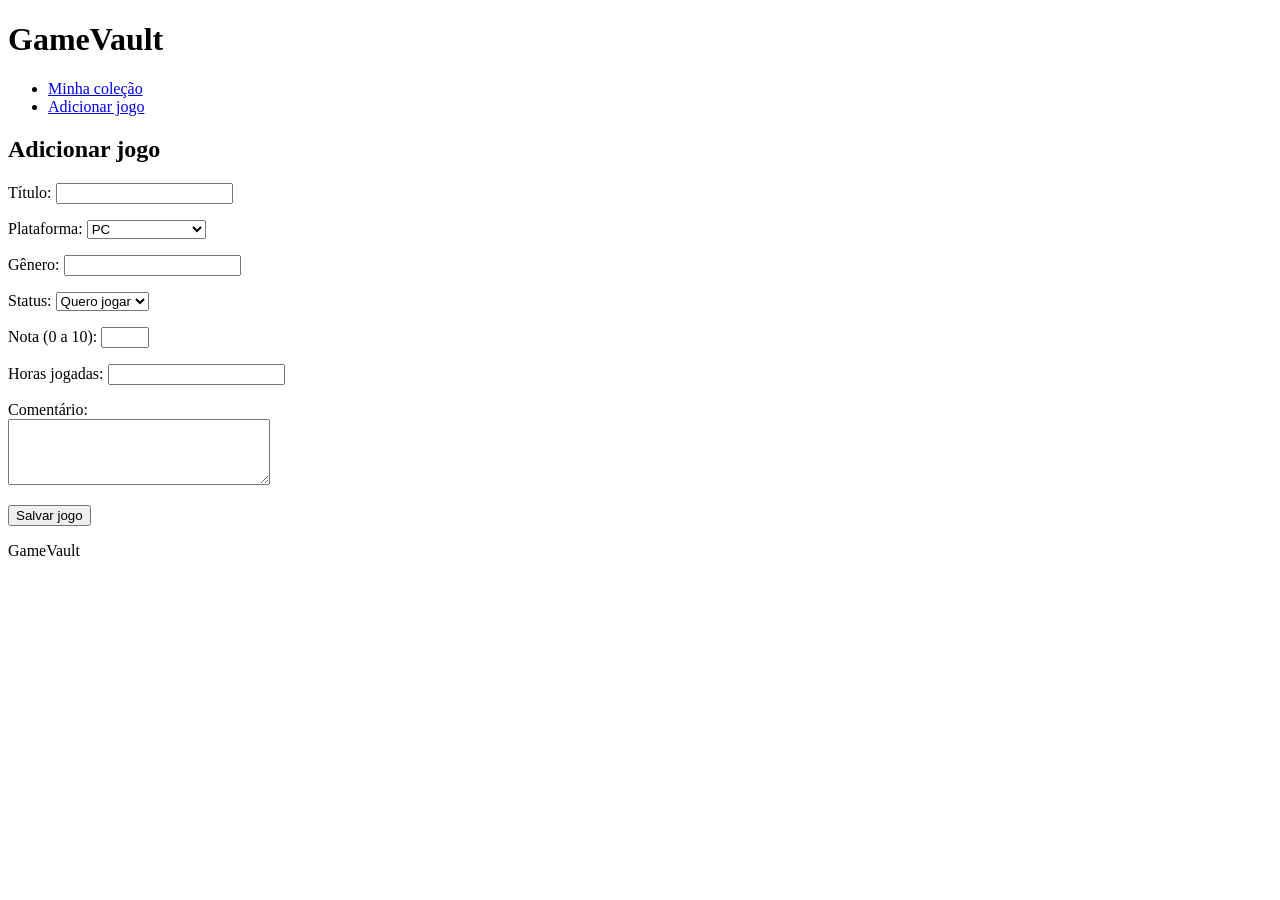
==== pages/cadastro.html @ 62bfe115 "feat: adiciona página de cadastro e edição" ====
<!DOCTYPE html>
<html lang="pt-BR">
<head>
  <meta charset="UTF-8">
  <title>GameVault - Adicionar jogo</title>
</head>
<body>

  <header>
    <h1>GameVault</h1>
    <ul>
      <li><a href="../index.html">Minha coleção</a></li>
      <li><a href="cadastro.html">Adicionar jogo</a></li>
    </ul>
  </header>

  <main>
    <section>
      <h2>Adicionar jogo</h2>
      <form>
        <p>
          <label for="titulo">Título:</label>
          <input type="text" id="titulo" required>
        </p>
        <p>
          <label for="plataforma">Plataforma:</label>
          <select id="plataforma">
            <option>PC</option>
            <option>PlayStation</option>
            <option>Xbox</option>
            <option>Nintendo Switch</option>
          </select>
        </p>
        <p>
          <label for="genero">Gênero:</label>
          <input type="text" id="genero">
        </p>
        <p>
          <label for="status">Status:</label>
          <select id="status">
            <option>Quero jogar</option>
            <option>Jogando</option>
            <option>Zerado</option>
          </select>
        </p>
        <p>
          <label for="nota">Nota (0 a 10):</label>
          <input type="number" id="nota" min="0" max="10">
        </p>
        <p>
          <label for="horas">Horas jogadas:</label>
          <input type="number" id="horas" min="0">
        </p>
        <p>
          <label for="comentario">Comentário:</label><br>
          <textarea id="comentario" rows="4" cols="30"></textarea>
        </p>
        <button type="submit">Salvar jogo</button>
      </form>
    </section>
  </main>

  <footer>
    <p>GameVault</p>
  </footer>

</body>
</html>
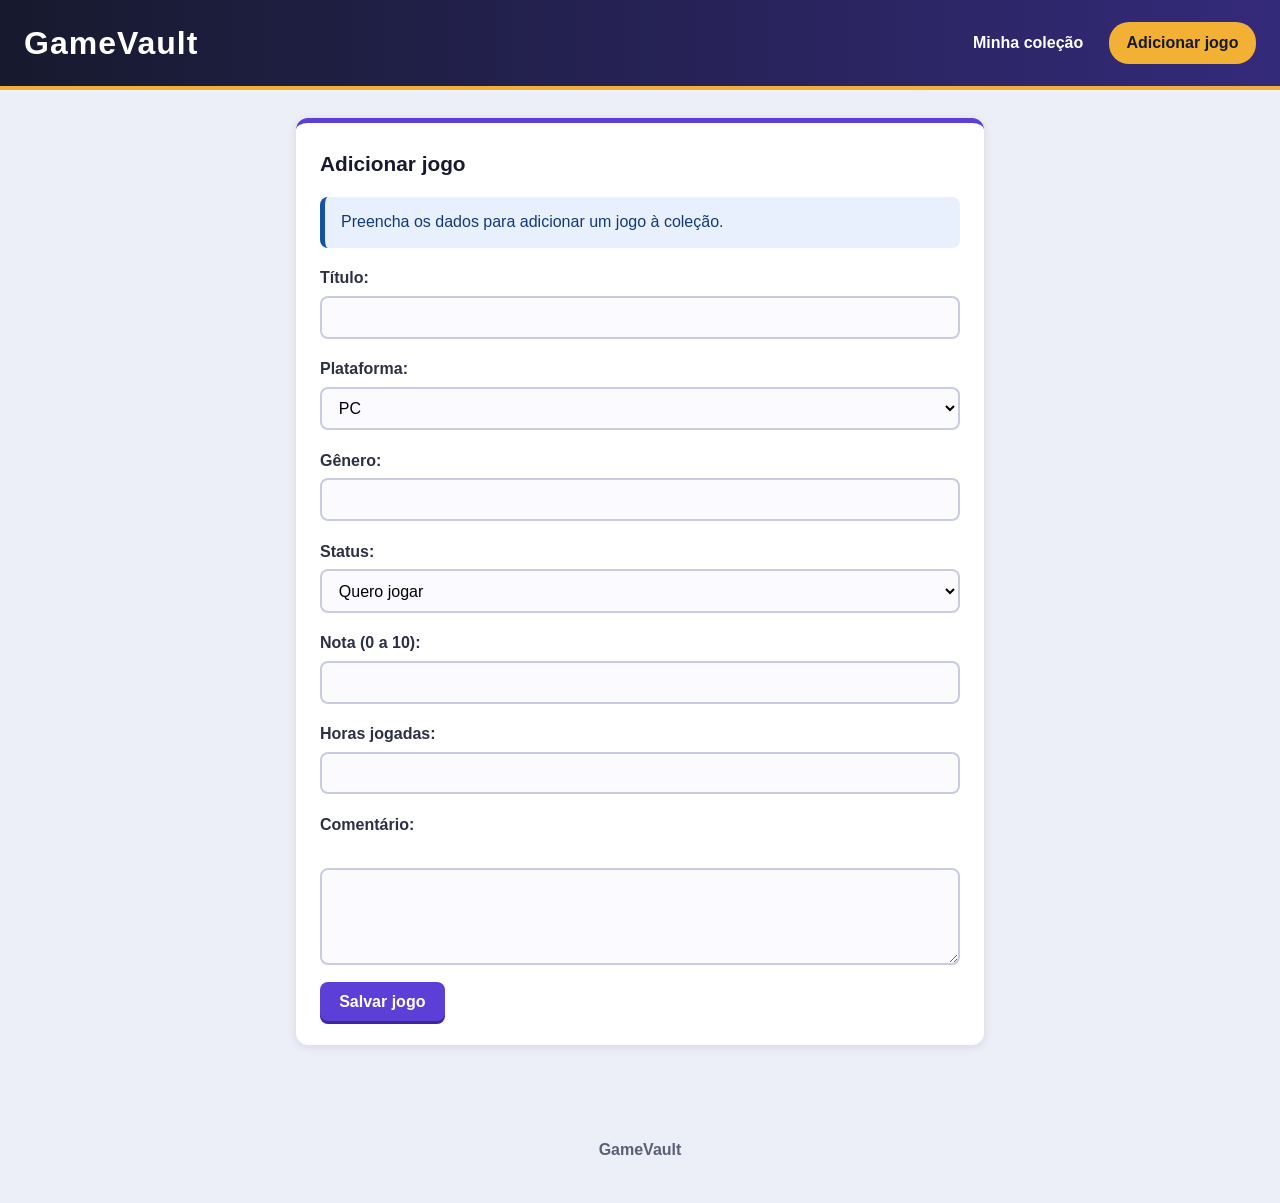
==== commit 98bd80cb: "style: organiza listagem com grid e filtros com flexbox" ====
--- a/pages/cadastro.html
+++ b/pages/cadastro.html
@@ -2,6 +2,8 @@
 <html lang="pt-BR">
 <head>
   <meta charset="UTF-8">
+  <meta name="viewport" content="width=device-width, initial-scale=1.0">
+  <link rel="stylesheet" href="../assets/css/style.css">
   <title>GameVault - Adicionar jogo</title>
 </head>
 <body>
@@ -10,13 +12,14 @@
     <h1>GameVault</h1>
     <ul>
       <li><a href="../index.html">Minha coleção</a></li>
-      <li><a href="cadastro.html">Adicionar jogo</a></li>
+      <li><a href="cadastro.html" class="atual">Adicionar jogo</a></li>
     </ul>
   </header>
 
   <main>
     <section>
       <h2>Adicionar jogo</h2>
+      <p class="mensagem info">Preencha os dados para adicionar um jogo à coleção.</p>
       <form>
         <p>
           <label for="titulo">Título:</label>
--- a/assets/css/style.css
+++ b/assets/css/style.css
@@ -0,0 +1,473 @@
+/* GameVault - Etapa 2: CSS, layout e responsividade */
+
+/* ---------- Base ---------- */
+* {
+  box-sizing: border-box;
+}
+
+body {
+  margin: 0;
+  font-family: "Segoe UI", Tahoma, Arial, sans-serif;
+  font-size: 1rem;
+  line-height: 1.6;
+  color: #1c1f2e;
+  background-color: #eceef8;
+}
+
+h1, h2, h3 {
+  margin-top: 0;
+  margin-bottom: 0.75rem;
+  color: #171a2e;
+}
+
+h1 {
+  font-size: 2rem;
+  letter-spacing: 1px;
+}
+
+h2 {
+  font-size: 1.3rem;
+}
+
+a {
+  color: #5b3fd6;
+}
+
+a:hover {
+  color: #3d2799;
+}
+
+/* indicação de foco para quem usa o teclado */
+a:focus, button:focus, input:focus, select:focus, textarea:focus {
+  outline: 3px solid #f2b134;
+  outline-offset: 2px;
+}
+
+/* ---------- Cabeçalho e menu (Flexbox) ---------- */
+header {
+  display: flex;
+  justify-content: space-between;
+  align-items: center;
+  flex-wrap: wrap;
+  gap: 0.75rem;
+  padding: 1.1rem 1.5rem;
+  background: linear-gradient(90deg, #171a2e, #342a7a);
+  border-bottom: 4px solid #f2b134;
+}
+
+header h1 {
+  margin: 0;
+  color: white;
+}
+
+header ul {
+  display: flex;
+  gap: 0.5rem;
+  margin: 0;
+  padding: 0;
+  list-style: none;
+}
+
+header a {
+  display: block;
+  padding: 0.5rem 1.1rem;
+  color: white;
+  font-weight: bold;
+  text-decoration: none;
+  border-radius: 20px;
+}
+
+header a:hover {
+  background-color: rgba(255, 255, 255, 0.2);
+  color: white;
+}
+
+header a.atual {
+  background-color: #f2b134;
+  color: #171a2e;
+}
+
+/* ---------- Área principal ---------- */
+main {
+  max-width: 720px;
+  margin: 0 auto;
+  padding: 1.75rem 1rem;
+}
+
+section, aside {
+  margin-bottom: 1.5rem;
+  padding: 1.5rem;
+  background-color: white;
+  border-radius: 12px;
+  box-shadow: 0 2px 10px rgba(23, 26, 46, 0.1);
+}
+
+section {
+  border-top: 5px solid #5b3fd6;
+}
+
+aside {
+  border-top: 5px solid #f2b134;
+}
+
+/* ---------- Página inicial (Grid com 2 colunas) ---------- */
+main.layout-colecao {
+  display: grid;
+  grid-template-columns: 1fr 260px;
+  column-gap: 1.5rem;
+  max-width: 1100px;
+}
+
+/* permite que a lista encolha em telas pequenas, sem criar rolagem na página */
+.filtros, .lista {
+  min-width: 0;
+}
+
+.resumo {
+  grid-column: 2;
+  grid-row: 1 / 3;
+  align-self: start;
+}
+
+.resumo ul {
+  margin: 0;
+  padding-left: 1.2rem;
+}
+
+.resumo li {
+  margin-bottom: 0.4rem;
+}
+
+/* ---------- Formulários ---------- */
+form p {
+  display: flex;
+  flex-direction: column;
+  margin-top: 0;
+  margin-bottom: 1.1rem;
+}
+
+label {
+  margin-bottom: 0.3rem;
+  font-weight: bold;
+  color: #2c2f45;
+}
+
+input, select, textarea {
+  width: 100%;
+  padding: 0.65rem 0.8rem;
+  font-size: 1rem;
+  font-family: inherit;
+  background-color: #fafaff;
+  border: 2px solid #c9cce0;
+  border-radius: 8px;
+}
+
+input:hover, select:hover, textarea:hover {
+  border-color: #8f7ae8;
+}
+
+input:focus, select:focus, textarea:focus {
+  background-color: white;
+  border-color: #5b3fd6;
+}
+
+/* filtros: campos lado a lado (Flexbox) */
+.filtros form {
+  display: flex;
+  flex-wrap: wrap;
+  align-items: flex-end;
+  gap: 1rem;
+}
+
+.filtros form p {
+  flex: 1 1 150px;
+  margin-bottom: 0;
+}
+
+/* ---------- Botões e links de ação ---------- */
+button {
+  padding: 0.65rem 1.2rem;
+  font-size: 1rem;
+  font-weight: bold;
+  color: white;
+  background-color: #5b3fd6;
+  border: none;
+  border-radius: 8px;
+  box-shadow: 0 3px 0 #3d2799;
+  cursor: pointer;
+}
+
+button:hover {
+  background-color: #6a4ee0;
+}
+
+button:active {
+  box-shadow: 0 1px 0 #3d2799;
+  transform: translateY(2px);
+}
+
+button:disabled {
+  background-color: #9a9ab0;
+  box-shadow: none;
+  cursor: not-allowed;
+}
+
+button.perigo {
+  background-color: #c0392b;
+  box-shadow: 0 3px 0 #8f1d17;
+}
+
+button.perigo:hover {
+  background-color: #d4493b;
+}
+
+button.perigo:active {
+  box-shadow: 0 1px 0 #8f1d17;
+}
+
+/* links e botões de ação: mesmo tamanho, mesma fonte, mesma borda */
+.acoes a, .acoes button {
+  display: inline-block;
+  padding: 0.45rem 0.9rem;
+  font-family: inherit;
+  font-size: 0.95rem;
+  font-weight: bold;
+  line-height: 1.4;
+  white-space: nowrap;
+  text-align: center;
+  text-decoration: none;
+  border: 2px solid;
+  border-radius: 8px;
+  box-shadow: none;
+  cursor: pointer;
+}
+
+.acoes a {
+  color: #5b3fd6;
+  background-color: white;
+  border-color: #5b3fd6;
+}
+
+.acoes a:hover {
+  color: white;
+  background-color: #5b3fd6;
+}
+
+.acoes button.perigo {
+  color: white;
+  background-color: #c0392b;
+  border-color: #c0392b;
+}
+
+.acoes button.perigo:hover {
+  background-color: #8f1d17;
+  border-color: #8f1d17;
+}
+
+.acoes button:active {
+  box-shadow: none;
+  transform: translateY(1px);
+}
+
+/* na tabela: os três botões empilhados, todos com a mesma largura */
+td.acoes {
+  width: 10.5rem;
+}
+
+td.acoes a, td.acoes button {
+  display: block;
+  width: 100%;
+  margin-bottom: 0.4rem;
+}
+
+td.acoes button {
+  margin-bottom: 0;
+}
+
+/* na página de detalhes: lado a lado, com a mesma largura mínima */
+div.acoes {
+  display: flex;
+  flex-wrap: wrap;
+  gap: 0.6rem;
+  align-items: center;
+}
+
+div.acoes a, div.acoes button {
+  min-width: 7.5rem;
+}
+
+/* botão Aplicar dos filtros: fica sozinho na linha de baixo */
+.filtros button {
+  margin-top: 0.25rem;
+}
+
+/* ---------- Mensagens ---------- */
+.mensagem {
+  margin-bottom: 1.1rem;
+  padding: 0.8rem 1rem;
+  border-left: 5px solid;
+  border-radius: 8px;
+}
+
+.mensagem[hidden] {
+  display: none;
+}
+
+.info {
+  background-color: #e8effd;
+  border-color: #1450a3;
+  color: #123a7a;
+}
+
+.vazio {
+  background-color: #fdf0d5;
+  border-color: #b26a00;
+  color: #5c3700;
+}
+
+/* ---------- Tabela ---------- */
+.tabela {
+  overflow-x: auto;
+}
+
+table {
+  width: 100%;
+  min-width: 560px;
+  border-collapse: collapse;
+}
+
+th, td {
+  padding: 0.8rem;
+  text-align: left;
+}
+
+th {
+  color: #3d2799;
+  background-color: #efecff;
+}
+
+th:first-child {
+  border-radius: 8px 0 0 8px;
+}
+
+th:last-child {
+  border-radius: 0 8px 8px 0;
+}
+
+td {
+  border-bottom: 1px solid #e3e5f0;
+}
+
+tr:hover td {
+  background-color: #f7f5ff;
+}
+
+td img {
+  display: block;
+  width: 40px;
+  height: auto;
+  border-radius: 5px;
+  box-shadow: 0 2px 4px rgba(23, 26, 46, 0.3);
+}
+
+.status {
+  display: inline-block;
+  padding: 0.2rem 0.75rem;
+  font-size: 0.85rem;
+  font-weight: bold;
+  border-radius: 20px;
+}
+
+.status-zerado {
+  background-color: #d9f2e2;
+  color: #0f4d2b;
+}
+
+.status-jogando {
+  background-color: #dbe9fc;
+  color: #123a7a;
+}
+
+.status-quero-jogar {
+  background-color: #fdeccb;
+  color: #5c3700;
+}
+
+/* ---------- Detalhes ---------- */
+/* imagem à esquerda e dados à direita (Flexbox); em tela pequena, um embaixo do outro */
+.conteudo {
+  display: flex;
+  flex-wrap: wrap;
+  align-items: flex-start;
+  gap: 1.5rem;
+}
+
+.dados {
+  flex: 1 1 260px;
+}
+
+.detalhe-jogo img {
+  flex-shrink: 0;
+  width: 140px;
+  height: auto;
+  border-radius: 10px;
+  box-shadow: 0 4px 10px rgba(23, 26, 46, 0.3);
+}
+
+.detalhe-jogo ul {
+  margin-top: 0;
+  padding: 0;
+  list-style: none;
+}
+
+.detalhe-jogo li {
+  padding: 0.45rem 0;
+  border-bottom: 1px solid #e3e5f0;
+}
+
+.detalhe-jogo strong {
+  display: inline-block;
+  min-width: 8rem;
+  color: #3d2799;
+}
+
+.detalhe-jogo p strong {
+  min-width: 0;
+}
+
+/* ---------- Rodapé ---------- */
+footer {
+  padding: 1.5rem 1rem;
+  text-align: center;
+  font-weight: bold;
+  color: #5b5f73;
+}
+
+/* ---------- Responsividade (Media Queries) ---------- */
+
+/* telas médias e pequenas: o resumo desce para baixo da lista */
+@media (max-width: 900px) {
+  main.layout-colecao {
+    grid-template-columns: 1fr;
+  }
+
+  .resumo {
+    grid-column: 1;
+    grid-row: auto;
+  }
+}
+
+/* celulares */
+@media (max-width: 600px) {
+  h1 {
+    font-size: 1.5rem;
+  }
+
+  header {
+    padding: 1rem;
+  }
+
+  section, aside {
+    padding: 1rem;
+  }
+}
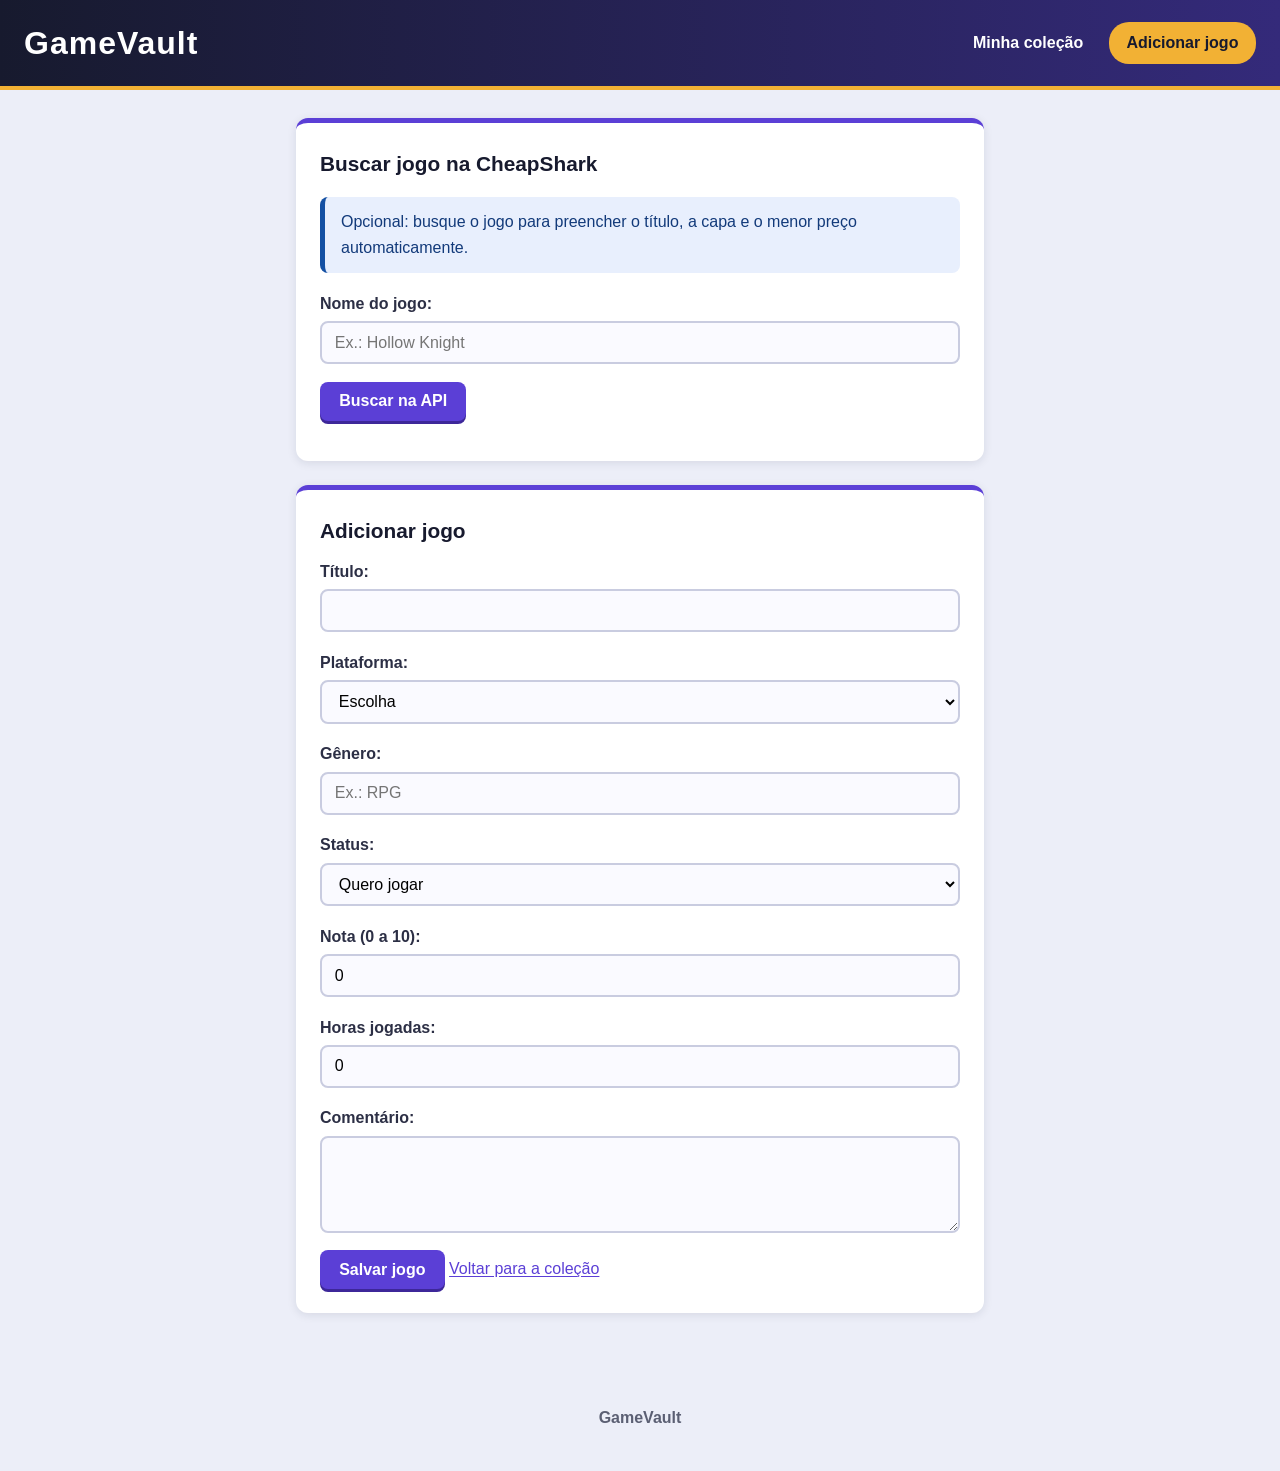
==== commit 62906dd2: "feat: implementa cadastro de itens com validação" ====
--- a/pages/cadastro.html
+++ b/pages/cadastro.html
@@ -18,47 +18,66 @@
 
   <main>
     <section>
+      <h2>Buscar jogo na CheapShark</h2>
+      <p class="mensagem info">Opcional: busque o jogo para preencher o título, a capa e o menor preço automaticamente.</p>
+      <p id="mensagem-api" class="mensagem" hidden></p>
+      <form id="form-api">
+        <p>
+          <label for="busca-api">Nome do jogo:</label>
+          <input type="text" id="busca-api" placeholder="Ex.: Hollow Knight">
+        </p>
+        <button type="submit">Buscar na API</button>
+      </form>
+      <ul id="resultados" class="resultados"></ul>
+    </section>
+
+    <section>
       <h2>Adicionar jogo</h2>
-      <p class="mensagem info">Preencha os dados para adicionar um jogo à coleção.</p>
-      <form>
+      <p id="mensagem" class="mensagem" hidden></p>
+      <form id="form-jogo" novalidate>
         <p>
           <label for="titulo">Título:</label>
           <input type="text" id="titulo" required>
         </p>
         <p>
           <label for="plataforma">Plataforma:</label>
-          <select id="plataforma">
-            <option>PC</option>
-            <option>PlayStation</option>
-            <option>Xbox</option>
-            <option>Nintendo Switch</option>
+          <select id="plataforma" required>
+            <option value="">Escolha</option>
+            <option value="PC">PC</option>
+            <option value="PlayStation">PlayStation</option>
+            <option value="Xbox">Xbox</option>
+            <option value="Nintendo Switch">Nintendo Switch</option>
+            <option value="Mobile">Mobile</option>
           </select>
         </p>
         <p>
           <label for="genero">Gênero:</label>
-          <input type="text" id="genero">
+          <input type="text" id="genero" placeholder="Ex.: RPG" required>
         </p>
         <p>
           <label for="status">Status:</label>
           <select id="status">
-            <option>Quero jogar</option>
-            <option>Jogando</option>
-            <option>Zerado</option>
+            <option value="Quero jogar">Quero jogar</option>
+            <option value="Jogando">Jogando</option>
+            <option value="Zerado">Zerado</option>
           </select>
         </p>
         <p>
           <label for="nota">Nota (0 a 10):</label>
-          <input type="number" id="nota" min="0" max="10">
+          <input type="number" id="nota" min="0" max="10" step="0.5" value="0">
         </p>
         <p>
           <label for="horas">Horas jogadas:</label>
-          <input type="number" id="horas" min="0">
+          <input type="number" id="horas" min="0" value="0">
         </p>
         <p>
-          <label for="comentario">Comentário:</label><br>
-          <textarea id="comentario" rows="4" cols="30"></textarea>
+          <label for="comentario">Comentário:</label>
+          <textarea id="comentario" rows="4"></textarea>
         </p>
+        <input type="hidden" id="capa">
+        <input type="hidden" id="preco">
         <button type="submit">Salvar jogo</button>
+        <a class="voltar" href="../index.html">Voltar para a coleção</a>
       </form>
     </section>
   </main>
@@ -67,5 +86,8 @@
     <p>GameVault</p>
   </footer>
 
+  <script src="../assets/js/script.js"></script>
+  <script src="../assets/js/api.js"></script>
+  <script src="../assets/js/cadastro.js"></script>
 </body>
-</html>
+</html>
